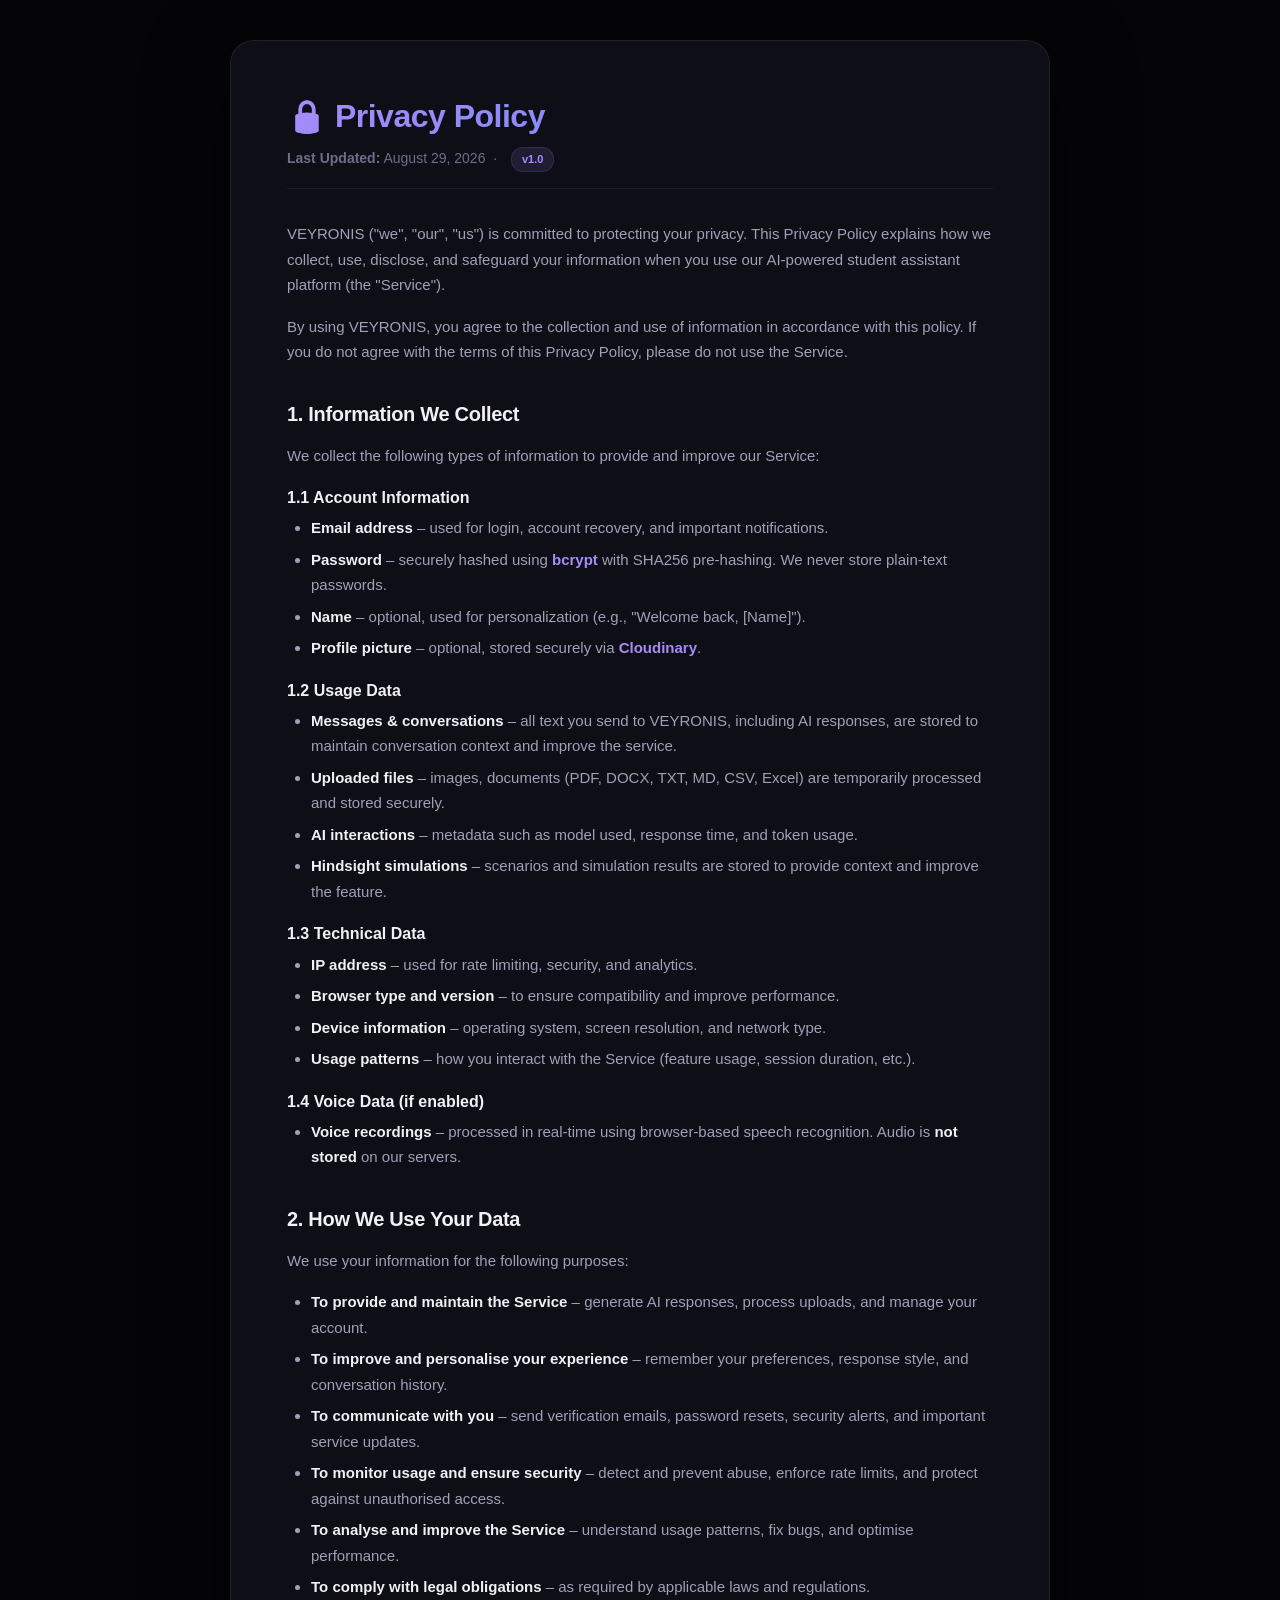
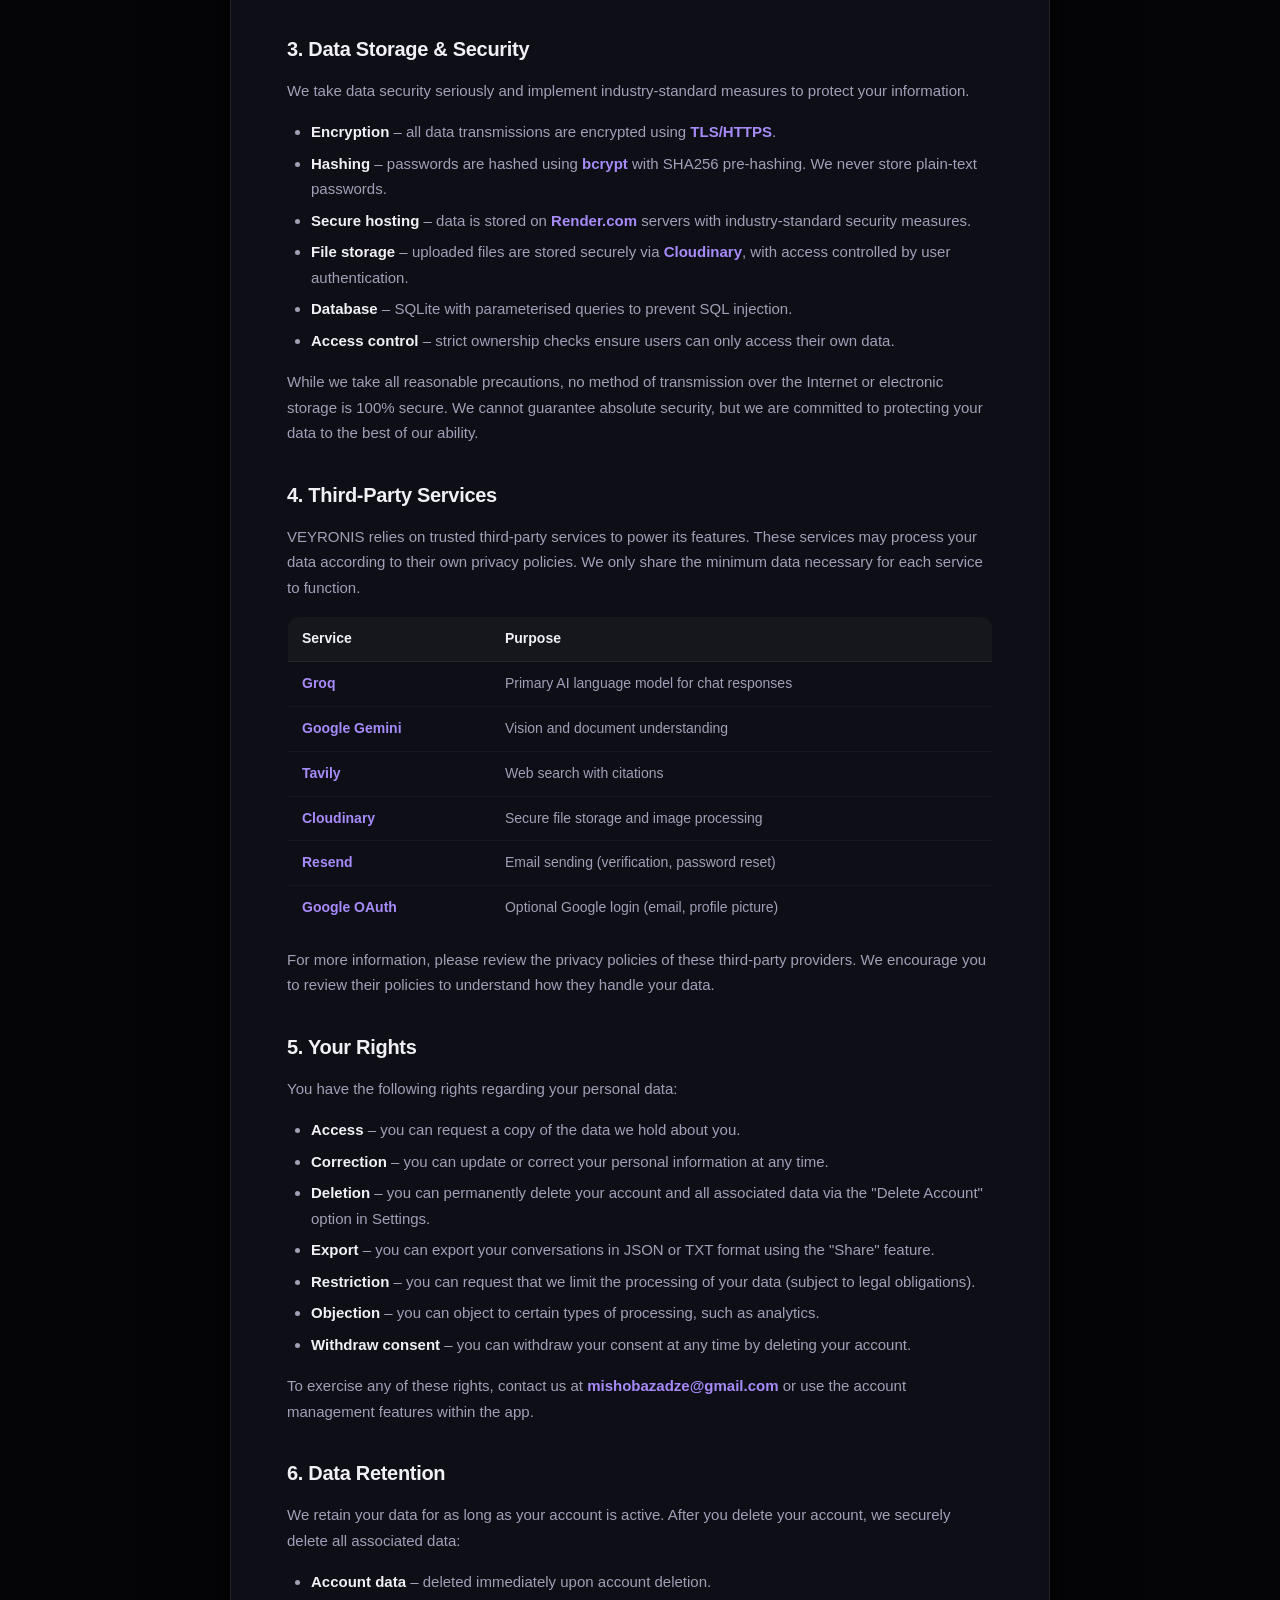
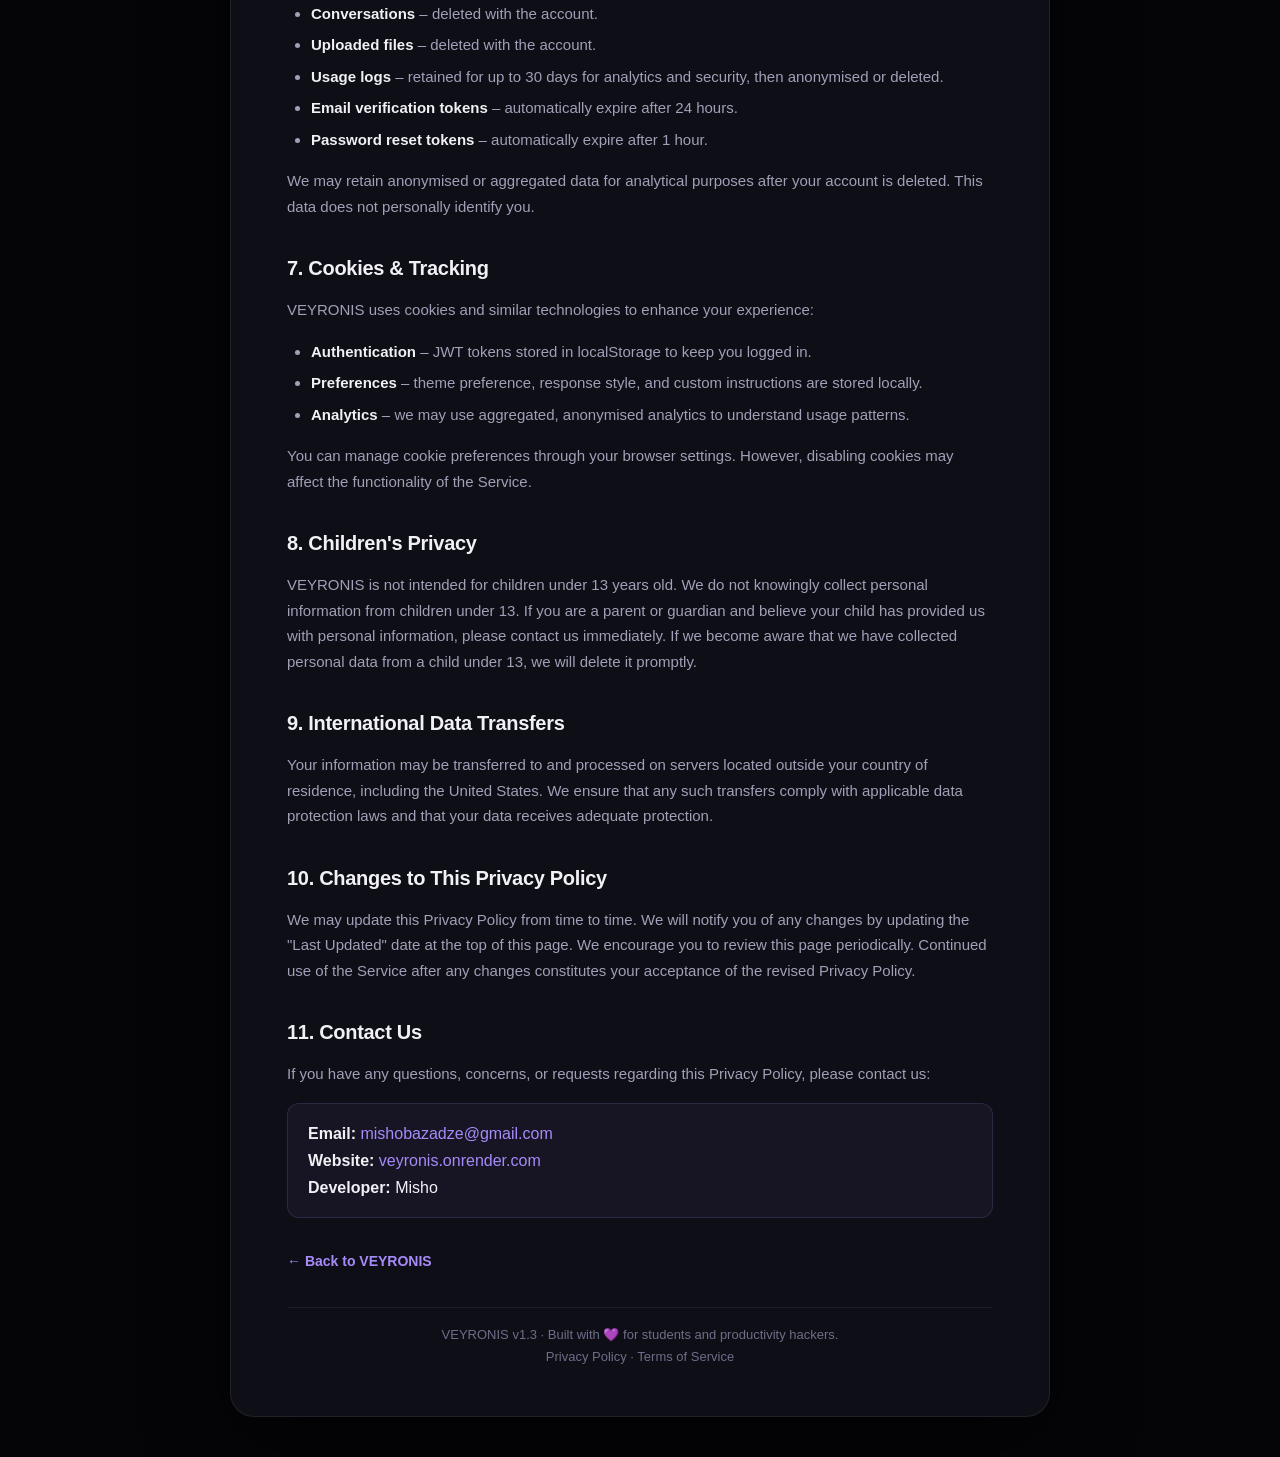
==== frontend/privacy.html @ e2dd10aa "docs: Add Privacy Policy and Terms pages with routes and links" ====
<!DOCTYPE html>
<html lang="en">
<head>
    <meta charset="UTF-8" />
    <meta name="viewport" content="width=device-width, initial-scale=1.0" />
    <title>Privacy Policy — VEYRONIS</title>
    <link rel="icon" href="data:image/svg+xml,%3Csvg xmlns='http://www.w3.org/2000/svg' viewBox='0 0 100 100'%3E%3Crect width='100' height='100' rx='20' fill='%238b5cf6'/%3E%3Ctext x='50' y='68' font-size='50' text-anchor='middle' fill='white' font-weight='bold'%3EV%3C/text%3E%3C/svg%3E" />
    <style>
        * {
            margin: 0;
            padding: 0;
            box-sizing: border-box;
        }
        body {
            font-family: -apple-system, BlinkMacSystemFont, 'Segoe UI', Roboto, 'Helvetica Neue', Arial, sans-serif;
            background: #050508;
            color: #f0f0f5;
            line-height: 1.7;
            padding: 40px 20px;
            min-height: 100vh;
            display: flex;
            justify-content: center;
            align-items: flex-start;
        }
        .container {
            max-width: 820px;
            width: 100%;
            background: rgba(18, 18, 28, 0.75);
            backdrop-filter: blur(24px);
            -webkit-backdrop-filter: blur(24px);
            border: 1px solid rgba(255, 255, 255, 0.08);
            border-radius: 24px;
            padding: 48px 56px;
            box-shadow: 0 24px 80px rgba(0, 0, 0, 0.6);
        }
        @media (max-width: 640px) {
            body { padding: 16px; }
            .container { padding: 28px 20px; border-radius: 16px; }
        }

        h1 {
            font-size: 32px;
            font-weight: 800;
            background: linear-gradient(135deg, #a78bfa, #818cf8, #c084fc);
            -webkit-background-clip: text;
            -webkit-text-fill-color: transparent;
            background-clip: text;
            margin-bottom: 4px;
            letter-spacing: -0.5px;
        }
        .last-updated {
            font-size: 14px;
            color: #6e6e8a;
            margin-bottom: 32px;
            display: block;
            border-bottom: 1px solid rgba(255,255,255,0.06);
            padding-bottom: 16px;
        }
        h2 {
            font-size: 20px;
            font-weight: 700;
            color: #f0f0f5;
            margin-top: 32px;
            margin-bottom: 12px;
            letter-spacing: -0.3px;
        }
        p {
            color: #a0a0b8;
            font-size: 15px;
            margin-bottom: 16px;
        }
        ul {
            padding-left: 24px;
            margin-bottom: 16px;
        }
        li {
            color: #a0a0b8;
            font-size: 15px;
            margin-bottom: 6px;
        }
        li strong {
            color: #f0f0f5;
            font-weight: 600;
        }
        .highlight {
            color: #a78bfa;
            font-weight: 600;
        }
        .contact-block {
            background: rgba(167, 139, 250, 0.06);
            border: 1px solid rgba(167, 139, 250, 0.15);
            border-radius: 12px;
            padding: 16px 20px;
            margin-top: 8px;
        }
        .contact-block a {
            color: #a78bfa;
            text-decoration: none;
        }
        .contact-block a:hover {
            text-decoration: underline;
        }
        .back-link {
            display: inline-block;
            margin-top: 32px;
            color: #a78bfa;
            font-weight: 600;
            text-decoration: none;
            font-size: 14px;
            transition: color 0.2s;
        }
        .back-link:hover {
            color: #c084fc;
            text-decoration: underline;
        }
        .footer-note {
            margin-top: 32px;
            padding-top: 16px;
            border-top: 1px solid rgba(255,255,255,0.06);
            font-size: 13px;
            color: #6e6e8a;
            text-align: center;
        }
        .footer-note a {
            color: #6e6e8a;
            text-decoration: none;
        }
        .footer-note a:hover {
            color: #a78bfa;
        }
        .badge {
            display: inline-block;
            background: rgba(167, 139, 250, 0.12);
            color: #a78bfa;
            font-size: 11px;
            font-weight: 700;
            padding: 2px 10px;
            border-radius: 12px;
            border: 1px solid rgba(167, 139, 250, 0.15);
            margin-left: 6px;
        }
    </style>
</head>
<body>
    <div class="container">

        <h1>🔒 Privacy Policy</h1>
        <span class="last-updated">
            <strong>Last Updated:</strong> August 29, 2026 &nbsp;·&nbsp; <span class="badge">v1.0</span>
        </span>

        <p>
            VEYRONIS ("we", "our", "us") is committed to protecting your privacy. This Privacy Policy explains how we collect, use, disclose, and safeguard your information when you use our AI-powered student assistant platform (the "Service").
        </p>
        <p>
            By using VEYRONIS, you agree to the collection and use of information in accordance with this policy. If you do not agree with the terms of this Privacy Policy, please do not use the Service.
        </p>

        <h2>1. Information We Collect</h2>
        <p>We collect the following types of information to provide and improve our Service:</p>

        <h3 style="font-size:16px;font-weight:600;color:#f0f0f5;margin-top:16px;margin-bottom:4px;">1.1 Account Information</h3>
        <ul>
            <li><strong>Email address</strong> – used for login, account recovery, and important notifications.</li>
            <li><strong>Password</strong> – securely hashed using <span class="highlight">bcrypt</span> with SHA256 pre‑hashing. We never store plain‑text passwords.</li>
            <li><strong>Name</strong> – optional, used for personalization (e.g., "Welcome back, [Name]").</li>
            <li><strong>Profile picture</strong> – optional, stored securely via <span class="highlight">Cloudinary</span>.</li>
        </ul>

        <h3 style="font-size:16px;font-weight:600;color:#f0f0f5;margin-top:16px;margin-bottom:4px;">1.2 Usage Data</h3>
        <ul>
            <li><strong>Messages &amp; conversations</strong> – all text you send to VEYRONIS, including AI responses, are stored to maintain conversation context and improve the service.</li>
            <li><strong>Uploaded files</strong> – images, documents (PDF, DOCX, TXT, MD, CSV, Excel) are temporarily processed and stored securely.</li>
            <li><strong>AI interactions</strong> – metadata such as model used, response time, and token usage.</li>
            <li><strong>Hindsight simulations</strong> – scenarios and simulation results are stored to provide context and improve the feature.</li>
        </ul>

        <h3 style="font-size:16px;font-weight:600;color:#f0f0f5;margin-top:16px;margin-bottom:4px;">1.3 Technical Data</h3>
        <ul>
            <li><strong>IP address</strong> – used for rate limiting, security, and analytics.</li>
            <li><strong>Browser type and version</strong> – to ensure compatibility and improve performance.</li>
            <li><strong>Device information</strong> – operating system, screen resolution, and network type.</li>
            <li><strong>Usage patterns</strong> – how you interact with the Service (feature usage, session duration, etc.).</li>
        </ul>

        <h3 style="font-size:16px;font-weight:600;color:#f0f0f5;margin-top:16px;margin-bottom:4px;">1.4 Voice Data (if enabled)</h3>
        <ul>
            <li><strong>Voice recordings</strong> – processed in real‑time using browser‑based speech recognition. Audio is <strong>not stored</strong> on our servers.</li>
        </ul>

        <h2>2. How We Use Your Data</h2>
        <p>We use your information for the following purposes:</p>
        <ul>
            <li><strong>To provide and maintain the Service</strong> – generate AI responses, process uploads, and manage your account.</li>
            <li><strong>To improve and personalise your experience</strong> – remember your preferences, response style, and conversation history.</li>
            <li><strong>To communicate with you</strong> – send verification emails, password resets, security alerts, and important service updates.</li>
            <li><strong>To monitor usage and ensure security</strong> – detect and prevent abuse, enforce rate limits, and protect against unauthorised access.</li>
            <li><strong>To analyse and improve the Service</strong> – understand usage patterns, fix bugs, and optimise performance.</li>
            <li><strong>To comply with legal obligations</strong> – as required by applicable laws and regulations.</li>
        </ul>

        <h2>3. Data Storage &amp; Security</h2>
        <p>We take data security seriously and implement industry‑standard measures to protect your information.</p>
        <ul>
            <li><strong>Encryption</strong> – all data transmissions are encrypted using <span class="highlight">TLS/HTTPS</span>.</li>
            <li><strong>Hashing</strong> – passwords are hashed using <span class="highlight">bcrypt</span> with SHA256 pre‑hashing. We never store plain‑text passwords.</li>
            <li><strong>Secure hosting</strong> – data is stored on <span class="highlight">Render.com</span> servers with industry‑standard security measures.</li>
            <li><strong>File storage</strong> – uploaded files are stored securely via <span class="highlight">Cloudinary</span>, with access controlled by user authentication.</li>
            <li><strong>Database</strong> – SQLite with parameterised queries to prevent SQL injection.</li>
            <li><strong>Access control</strong> – strict ownership checks ensure users can only access their own data.</li>
        </ul>
        <p>
            While we take all reasonable precautions, no method of transmission over the Internet or electronic storage is 100% secure. We cannot guarantee absolute security, but we are committed to protecting your data to the best of our ability.
        </p>

        <h2>4. Third‑Party Services</h2>
        <p>VEYRONIS relies on trusted third‑party services to power its features. These services may process your data according to their own privacy policies. We only share the minimum data necessary for each service to function.</p>

        <table style="width:100%;border-collapse:collapse;margin:12px 0 16px;font-size:14px;color:#a0a0b8;border:1px solid rgba(255,255,255,0.06);border-radius:12px;overflow:hidden;">
            <thead>
                <tr style="background:rgba(255,255,255,0.03);border-bottom:1px solid rgba(255,255,255,0.06);">
                    <th style="padding:10px 14px;text-align:left;font-weight:700;color:#f0f0f5;">Service</th>
                    <th style="padding:10px 14px;text-align:left;font-weight:700;color:#f0f0f5;">Purpose</th>
                </tr>
            </thead>
            <tbody>
                <tr style="border-bottom:1px solid rgba(255,255,255,0.04);">
                    <td style="padding:10px 14px;"><span class="highlight">Groq</span></td>
                    <td style="padding:10px 14px;">Primary AI language model for chat responses</td>
                </tr>
                <tr style="border-bottom:1px solid rgba(255,255,255,0.04);">
                    <td style="padding:10px 14px;"><span class="highlight">Google Gemini</span></td>
                    <td style="padding:10px 14px;">Vision and document understanding</td>
                </tr>
                <tr style="border-bottom:1px solid rgba(255,255,255,0.04);">
                    <td style="padding:10px 14px;"><span class="highlight">Tavily</span></td>
                    <td style="padding:10px 14px;">Web search with citations</td>
                </tr>
                <tr style="border-bottom:1px solid rgba(255,255,255,0.04);">
                    <td style="padding:10px 14px;"><span class="highlight">Cloudinary</span></td>
                    <td style="padding:10px 14px;">Secure file storage and image processing</td>
                </tr>
                <tr style="border-bottom:1px solid rgba(255,255,255,0.04);">
                    <td style="padding:10px 14px;"><span class="highlight">Resend</span></td>
                    <td style="padding:10px 14px;">Email sending (verification, password reset)</td>
                </tr>
                <tr>
                    <td style="padding:10px 14px;"><span class="highlight">Google OAuth</span></td>
                    <td style="padding:10px 14px;">Optional Google login (email, profile picture)</td>
                </tr>
            </tbody>
        </table>

        <p>
            For more information, please review the privacy policies of these third‑party providers. We encourage you to review their policies to understand how they handle your data.
        </p>

        <h2>5. Your Rights</h2>
        <p>You have the following rights regarding your personal data:</p>
        <ul>
            <li><strong>Access</strong> – you can request a copy of the data we hold about you.</li>
            <li><strong>Correction</strong> – you can update or correct your personal information at any time.</li>
            <li><strong>Deletion</strong> – you can permanently delete your account and all associated data via the "Delete Account" option in Settings.</li>
            <li><strong>Export</strong> – you can export your conversations in JSON or TXT format using the "Share" feature.</li>
            <li><strong>Restriction</strong> – you can request that we limit the processing of your data (subject to legal obligations).</li>
            <li><strong>Objection</strong> – you can object to certain types of processing, such as analytics.</li>
            <li><strong>Withdraw consent</strong> – you can withdraw your consent at any time by deleting your account.</li>
        </ul>
        <p>
            To exercise any of these rights, contact us at <span class="highlight">mishobazadze@gmail.com</span> or use the account management features within the app.
        </p>

        <h2>6. Data Retention</h2>
        <p>We retain your data for as long as your account is active. After you delete your account, we securely delete all associated data:</p>
        <ul>
            <li><strong>Account data</strong> – deleted immediately upon account deletion.</li>
            <li><strong>Conversations</strong> – deleted with the account.</li>
            <li><strong>Uploaded files</strong> – deleted with the account.</li>
            <li><strong>Usage logs</strong> – retained for up to 30 days for analytics and security, then anonymised or deleted.</li>
            <li><strong>Email verification tokens</strong> – automatically expire after 24 hours.</li>
            <li><strong>Password reset tokens</strong> – automatically expire after 1 hour.</li>
        </ul>
        <p>
            We may retain anonymised or aggregated data for analytical purposes after your account is deleted. This data does not personally identify you.
        </p>

        <h2>7. Cookies &amp; Tracking</h2>
        <p>VEYRONIS uses cookies and similar technologies to enhance your experience:</p>
        <ul>
            <li><strong>Authentication</strong> – JWT tokens stored in localStorage to keep you logged in.</li>
            <li><strong>Preferences</strong> – theme preference, response style, and custom instructions are stored locally.</li>
            <li><strong>Analytics</strong> – we may use aggregated, anonymised analytics to understand usage patterns.</li>
        </ul>
        <p>
            You can manage cookie preferences through your browser settings. However, disabling cookies may affect the functionality of the Service.
        </p>

        <h2>8. Children's Privacy</h2>
        <p>
            VEYRONIS is not intended for children under 13 years old. We do not knowingly collect personal information from children under 13. If you are a parent or guardian and believe your child has provided us with personal information, please contact us immediately. If we become aware that we have collected personal data from a child under 13, we will delete it promptly.
        </p>

        <h2>9. International Data Transfers</h2>
        <p>
            Your information may be transferred to and processed on servers located outside your country of residence, including the United States. We ensure that any such transfers comply with applicable data protection laws and that your data receives adequate protection.
        </p>

        <h2>10. Changes to This Privacy Policy</h2>
        <p>
            We may update this Privacy Policy from time to time. We will notify you of any changes by updating the "Last Updated" date at the top of this page. We encourage you to review this page periodically. Continued use of the Service after any changes constitutes your acceptance of the revised Privacy Policy.
        </p>

        <h2>11. Contact Us</h2>
        <p>
            If you have any questions, concerns, or requests regarding this Privacy Policy, please contact us:
        </p>
        <div class="contact-block">
            <strong>Email:</strong> <a href="mailto:mishobazadze@gmail.com">mishobazadze@gmail.com</a><br />
            <strong>Website:</strong> <a href="https://veyronis.onrender.com" target="_blank">veyronis.onrender.com</a><br />
            <strong>Developer:</strong> Misho
        </div>

        <a href="/" class="back-link">← Back to VEYRONIS</a>

        <div class="footer-note">
            VEYRONIS v1.3 · Built with 💜 for students and productivity hackers.
            <br />
            <a href="/privacy">Privacy Policy</a> · <a href="/terms">Terms of Service</a>
        </div>

    </div>
</body>
</html>
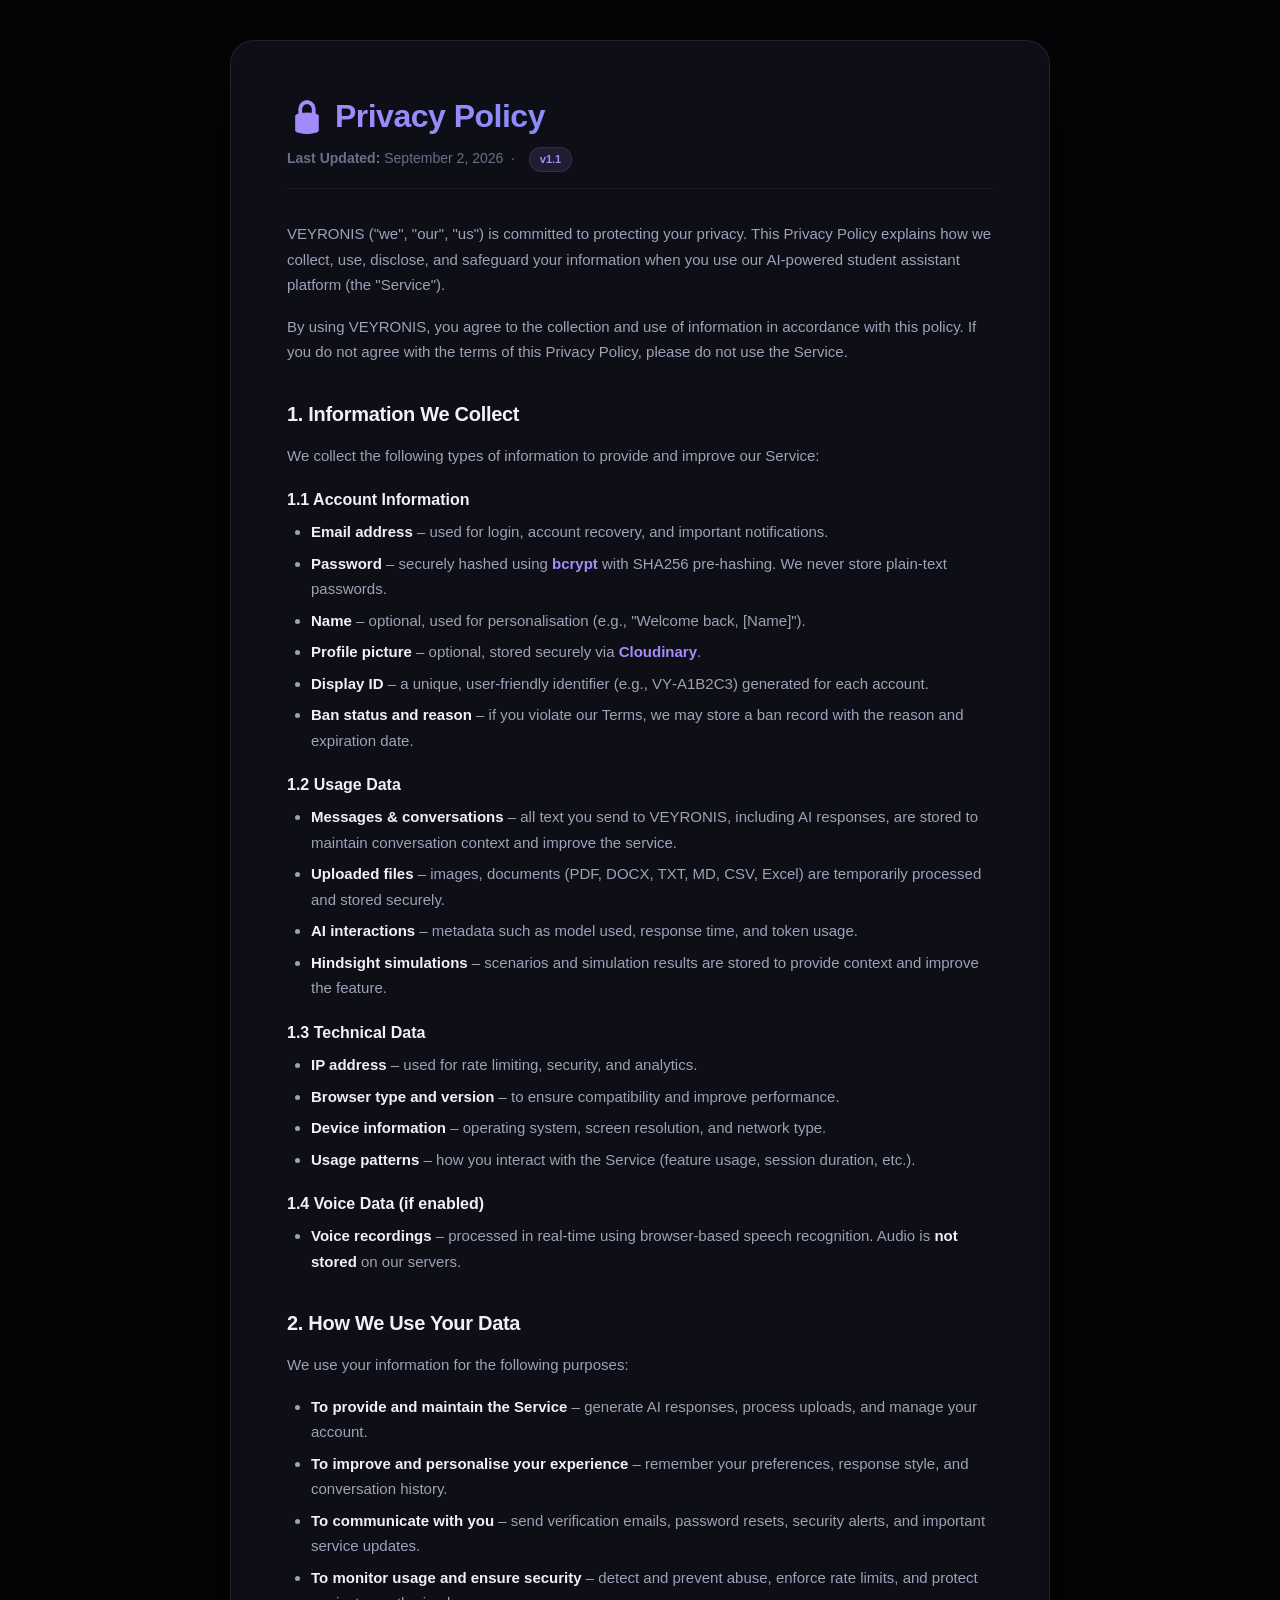
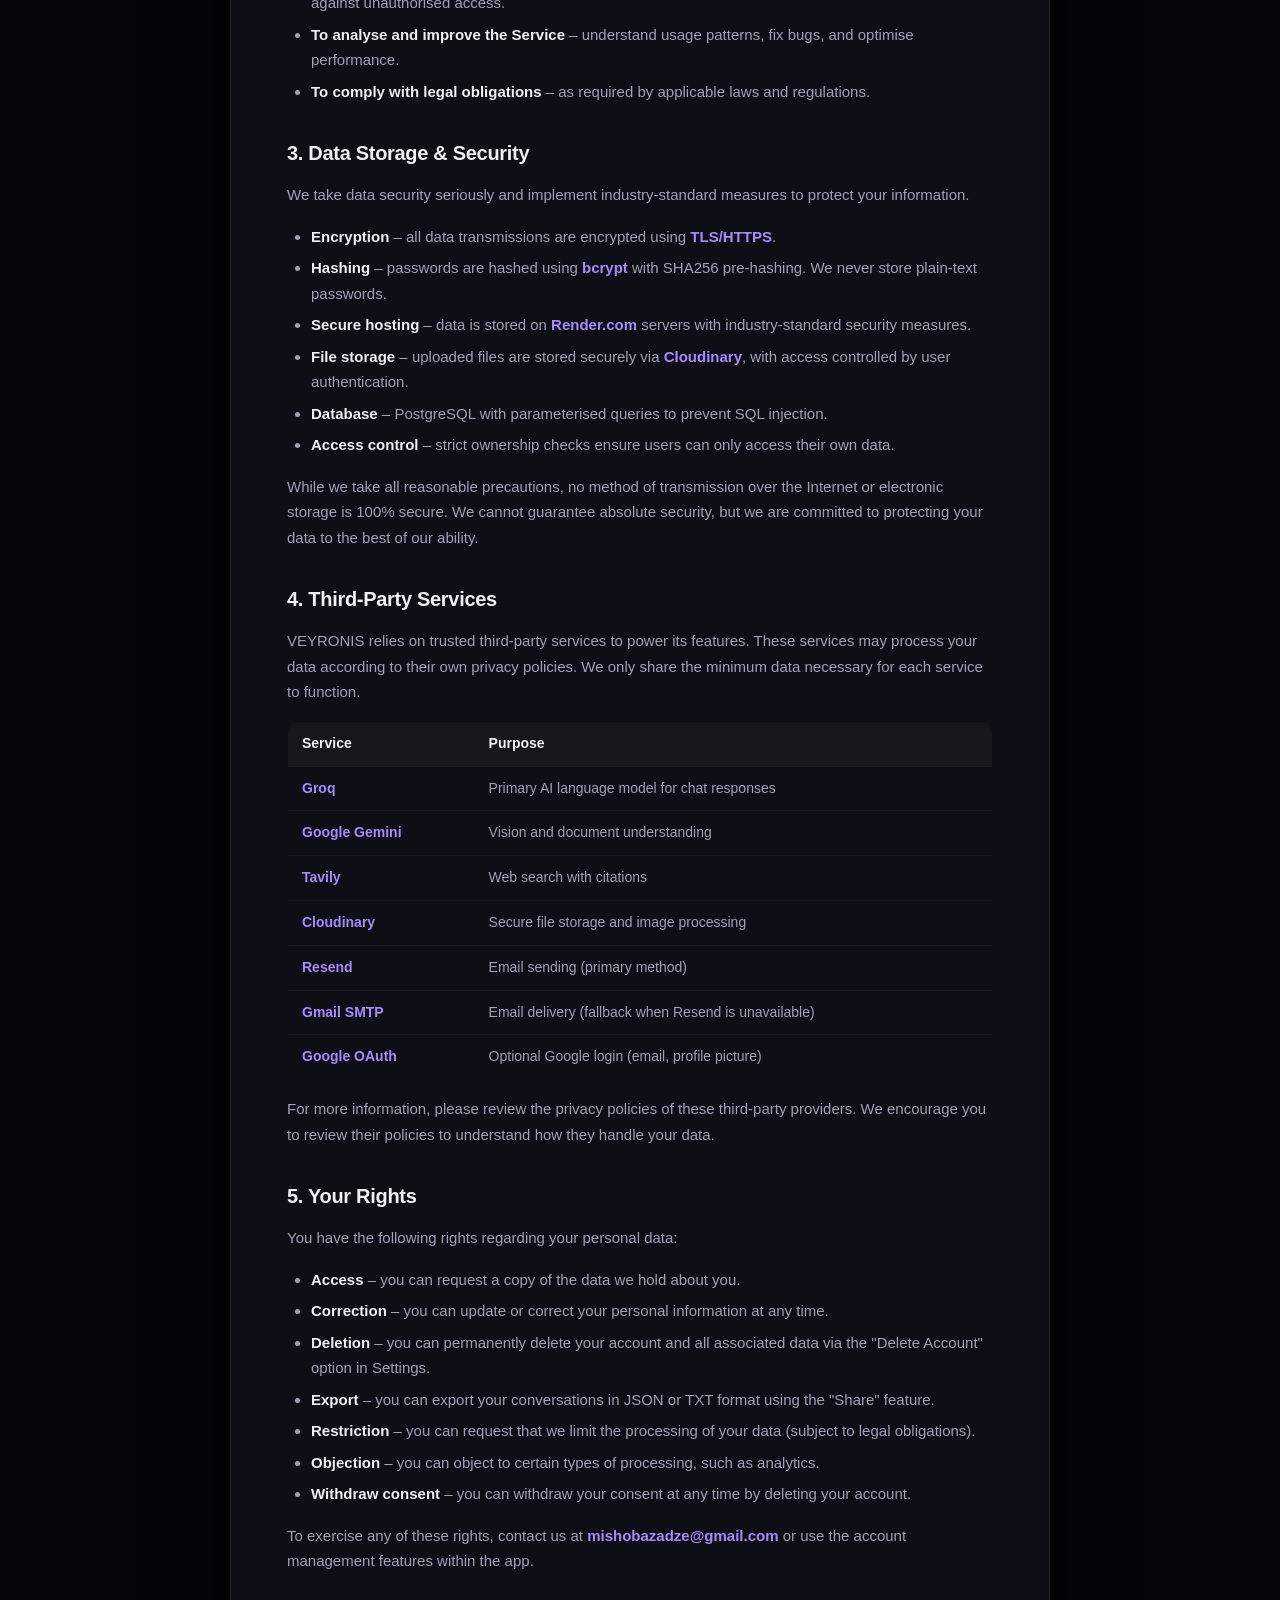
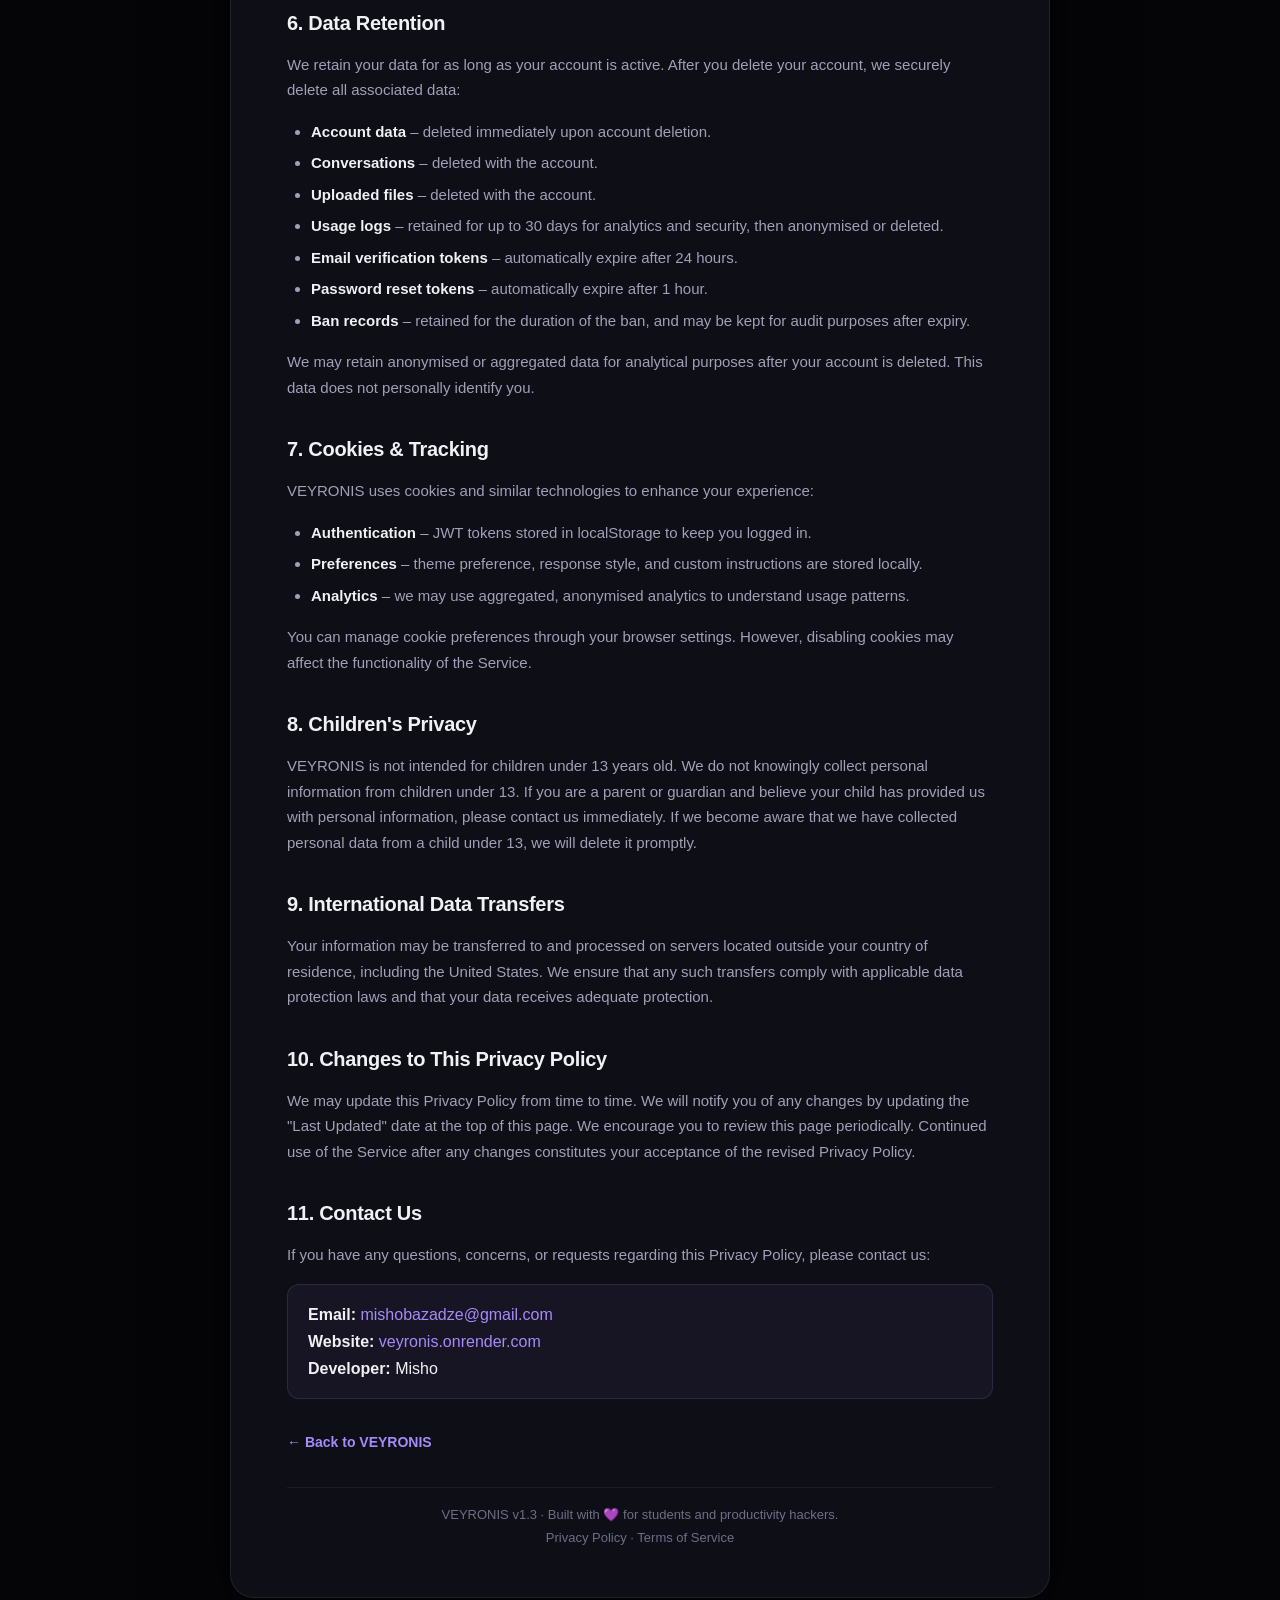
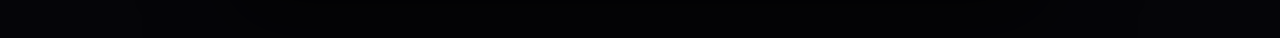
==== commit 2c82dd73: "Final pre-launch: mic fix, fixed gap, clean UI" ====
--- a/frontend/privacy.html
+++ b/frontend/privacy.html
@@ -64,6 +64,13 @@
             margin-bottom: 12px;
             letter-spacing: -0.3px;
         }
+        h3 {
+            font-size: 16px;
+            font-weight: 600;
+            color: #f0f0f5;
+            margin-top: 18px;
+            margin-bottom: 6px;
+        }
         p {
             color: #a0a0b8;
             font-size: 15px;
@@ -85,6 +92,31 @@
         .highlight {
             color: #a78bfa;
             font-weight: 600;
+        }
+        table {
+            width: 100%;
+            border-collapse: collapse;
+            margin: 12px 0 16px;
+            font-size: 14px;
+            color: #a0a0b8;
+            border: 1px solid rgba(255,255,255,0.06);
+            border-radius: 12px;
+            overflow: hidden;
+        }
+        th {
+            background: rgba(255,255,255,0.03);
+            padding: 10px 14px;
+            text-align: left;
+            font-weight: 700;
+            color: #f0f0f5;
+            border-bottom: 1px solid rgba(255,255,255,0.06);
+        }
+        td {
+            padding: 10px 14px;
+            border-bottom: 1px solid rgba(255,255,255,0.04);
+        }
+        tr:last-child td {
+            border-bottom: none;
         }
         .contact-block {
             background: rgba(167, 139, 250, 0.06);
@@ -146,7 +178,7 @@
 
         <h1>🔒 Privacy Policy</h1>
         <span class="last-updated">
-            <strong>Last Updated:</strong> August 29, 2026 &nbsp;·&nbsp; <span class="badge">v1.0</span>
+            <strong>Last Updated:</strong> September 2, 2026 &nbsp;·&nbsp; <span class="badge">v1.1</span>
         </span>
 
         <p>
@@ -159,15 +191,17 @@
         <h2>1. Information We Collect</h2>
         <p>We collect the following types of information to provide and improve our Service:</p>
 
-        <h3 style="font-size:16px;font-weight:600;color:#f0f0f5;margin-top:16px;margin-bottom:4px;">1.1 Account Information</h3>
+        <h3>1.1 Account Information</h3>
         <ul>
             <li><strong>Email address</strong> – used for login, account recovery, and important notifications.</li>
             <li><strong>Password</strong> – securely hashed using <span class="highlight">bcrypt</span> with SHA256 pre‑hashing. We never store plain‑text passwords.</li>
-            <li><strong>Name</strong> – optional, used for personalization (e.g., "Welcome back, [Name]").</li>
+            <li><strong>Name</strong> – optional, used for personalisation (e.g., "Welcome back, [Name]").</li>
             <li><strong>Profile picture</strong> – optional, stored securely via <span class="highlight">Cloudinary</span>.</li>
-        </ul>
-
-        <h3 style="font-size:16px;font-weight:600;color:#f0f0f5;margin-top:16px;margin-bottom:4px;">1.2 Usage Data</h3>
+            <li><strong>Display ID</strong> – a unique, user‑friendly identifier (e.g., VY‑A1B2C3) generated for each account.</li>
+            <li><strong>Ban status and reason</strong> – if you violate our Terms, we may store a ban record with the reason and expiration date.</li>
+        </ul>
+
+        <h3>1.2 Usage Data</h3>
         <ul>
             <li><strong>Messages &amp; conversations</strong> – all text you send to VEYRONIS, including AI responses, are stored to maintain conversation context and improve the service.</li>
             <li><strong>Uploaded files</strong> – images, documents (PDF, DOCX, TXT, MD, CSV, Excel) are temporarily processed and stored securely.</li>
@@ -175,7 +209,7 @@
             <li><strong>Hindsight simulations</strong> – scenarios and simulation results are stored to provide context and improve the feature.</li>
         </ul>
 
-        <h3 style="font-size:16px;font-weight:600;color:#f0f0f5;margin-top:16px;margin-bottom:4px;">1.3 Technical Data</h3>
+        <h3>1.3 Technical Data</h3>
         <ul>
             <li><strong>IP address</strong> – used for rate limiting, security, and analytics.</li>
             <li><strong>Browser type and version</strong> – to ensure compatibility and improve performance.</li>
@@ -183,7 +217,7 @@
             <li><strong>Usage patterns</strong> – how you interact with the Service (feature usage, session duration, etc.).</li>
         </ul>
 
-        <h3 style="font-size:16px;font-weight:600;color:#f0f0f5;margin-top:16px;margin-bottom:4px;">1.4 Voice Data (if enabled)</h3>
+        <h3>1.4 Voice Data (if enabled)</h3>
         <ul>
             <li><strong>Voice recordings</strong> – processed in real‑time using browser‑based speech recognition. Audio is <strong>not stored</strong> on our servers.</li>
         </ul>
@@ -206,7 +240,7 @@
             <li><strong>Hashing</strong> – passwords are hashed using <span class="highlight">bcrypt</span> with SHA256 pre‑hashing. We never store plain‑text passwords.</li>
             <li><strong>Secure hosting</strong> – data is stored on <span class="highlight">Render.com</span> servers with industry‑standard security measures.</li>
             <li><strong>File storage</strong> – uploaded files are stored securely via <span class="highlight">Cloudinary</span>, with access controlled by user authentication.</li>
-            <li><strong>Database</strong> – SQLite with parameterised queries to prevent SQL injection.</li>
+            <li><strong>Database</strong> – PostgreSQL with parameterised queries to prevent SQL injection.</li>
             <li><strong>Access control</strong> – strict ownership checks ensure users can only access their own data.</li>
         </ul>
         <p>
@@ -216,37 +250,41 @@
         <h2>4. Third‑Party Services</h2>
         <p>VEYRONIS relies on trusted third‑party services to power its features. These services may process your data according to their own privacy policies. We only share the minimum data necessary for each service to function.</p>
 
-        <table style="width:100%;border-collapse:collapse;margin:12px 0 16px;font-size:14px;color:#a0a0b8;border:1px solid rgba(255,255,255,0.06);border-radius:12px;overflow:hidden;">
+        <table>
             <thead>
-                <tr style="background:rgba(255,255,255,0.03);border-bottom:1px solid rgba(255,255,255,0.06);">
-                    <th style="padding:10px 14px;text-align:left;font-weight:700;color:#f0f0f5;">Service</th>
-                    <th style="padding:10px 14px;text-align:left;font-weight:700;color:#f0f0f5;">Purpose</th>
+                <tr>
+                    <th>Service</th>
+                    <th>Purpose</th>
                 </tr>
             </thead>
             <tbody>
-                <tr style="border-bottom:1px solid rgba(255,255,255,0.04);">
-                    <td style="padding:10px 14px;"><span class="highlight">Groq</span></td>
-                    <td style="padding:10px 14px;">Primary AI language model for chat responses</td>
-                </tr>
-                <tr style="border-bottom:1px solid rgba(255,255,255,0.04);">
-                    <td style="padding:10px 14px;"><span class="highlight">Google Gemini</span></td>
-                    <td style="padding:10px 14px;">Vision and document understanding</td>
-                </tr>
-                <tr style="border-bottom:1px solid rgba(255,255,255,0.04);">
-                    <td style="padding:10px 14px;"><span class="highlight">Tavily</span></td>
-                    <td style="padding:10px 14px;">Web search with citations</td>
-                </tr>
-                <tr style="border-bottom:1px solid rgba(255,255,255,0.04);">
-                    <td style="padding:10px 14px;"><span class="highlight">Cloudinary</span></td>
-                    <td style="padding:10px 14px;">Secure file storage and image processing</td>
-                </tr>
-                <tr style="border-bottom:1px solid rgba(255,255,255,0.04);">
-                    <td style="padding:10px 14px;"><span class="highlight">Resend</span></td>
-                    <td style="padding:10px 14px;">Email sending (verification, password reset)</td>
-                </tr>
-                <tr>
-                    <td style="padding:10px 14px;"><span class="highlight">Google OAuth</span></td>
-                    <td style="padding:10px 14px;">Optional Google login (email, profile picture)</td>
+                <tr>
+                    <td><span class="highlight">Groq</span></td>
+                    <td>Primary AI language model for chat responses</td>
+                </tr>
+                <tr>
+                    <td><span class="highlight">Google Gemini</span></td>
+                    <td>Vision and document understanding</td>
+                </tr>
+                <tr>
+                    <td><span class="highlight">Tavily</span></td>
+                    <td>Web search with citations</td>
+                </tr>
+                <tr>
+                    <td><span class="highlight">Cloudinary</span></td>
+                    <td>Secure file storage and image processing</td>
+                </tr>
+                <tr>
+                    <td><span class="highlight">Resend</span></td>
+                    <td>Email sending (primary method)</td>
+                </tr>
+                <tr>
+                    <td><span class="highlight">Gmail SMTP</span></td>
+                    <td>Email delivery (fallback when Resend is unavailable)</td>
+                </tr>
+                <tr>
+                    <td><span class="highlight">Google OAuth</span></td>
+                    <td>Optional Google login (email, profile picture)</td>
                 </tr>
             </tbody>
         </table>
@@ -279,6 +317,7 @@
             <li><strong>Usage logs</strong> – retained for up to 30 days for analytics and security, then anonymised or deleted.</li>
             <li><strong>Email verification tokens</strong> – automatically expire after 24 hours.</li>
             <li><strong>Password reset tokens</strong> – automatically expire after 1 hour.</li>
+            <li><strong>Ban records</strong> – retained for the duration of the ban, and may be kept for audit purposes after expiry.</li>
         </ul>
         <p>
             We may retain anonymised or aggregated data for analytical purposes after your account is deleted. This data does not personally identify you.
